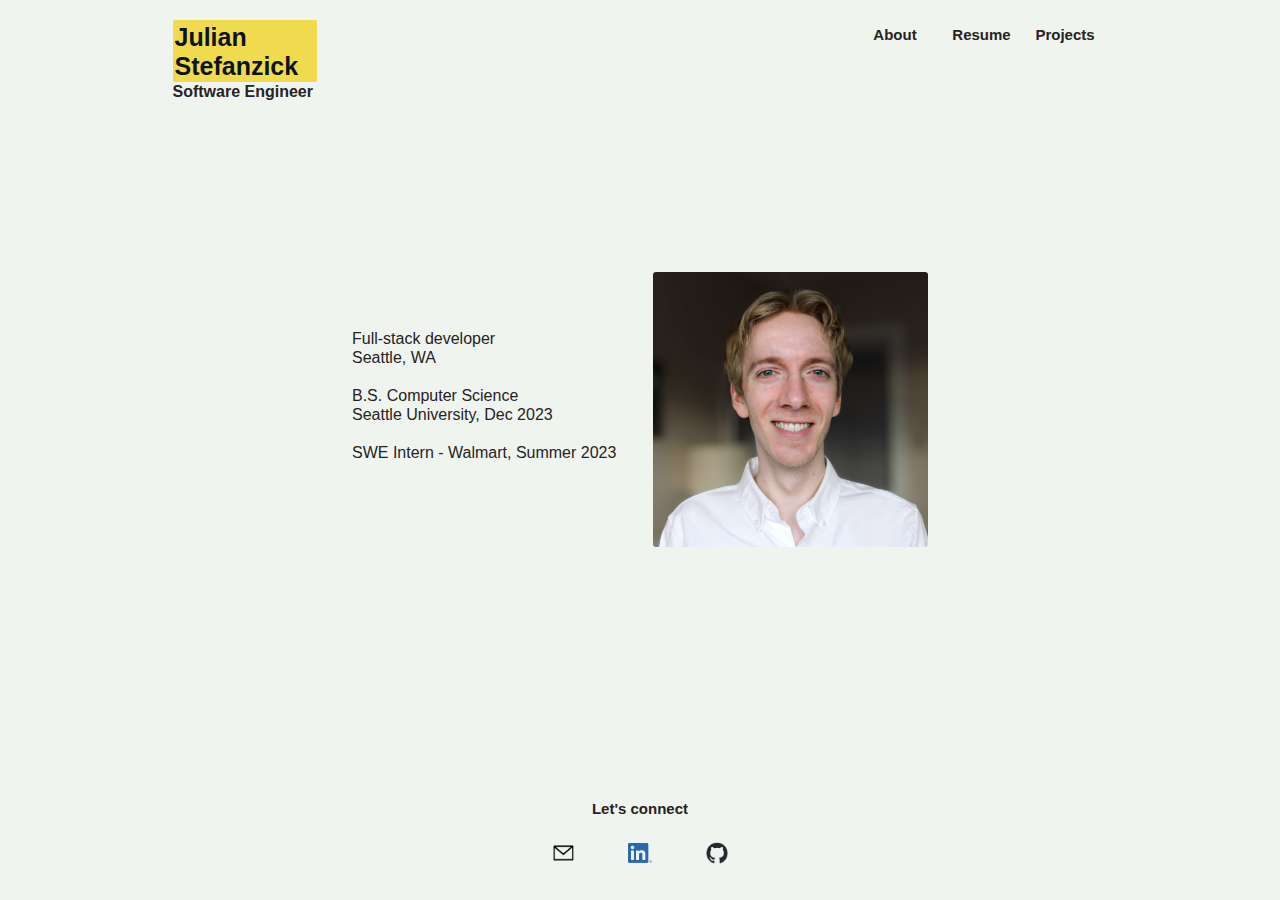
==== index.html @ c4f8615f "Mobile hamburger nav links working" ====
<!DOCTYPE html>
<html lang="en">
    <head>
        <meta charset="UTF-8">
        <meta name="viewport" content="width=device-width, initial-scale=1.0">
        <title>Julian Stefanzick | Software Engineer</title>
        <link rel="stylesheet" href="/styles/footer.css">
        <link rel="stylesheet" href="/styles/general.css">
        <link rel="stylesheet" href="/styles/header.css">
        <link rel="stylesheet" href="/styles/main.css">
        <link rel="stylesheet" href="/styles/off-screen-menu.css">
    </head>
    <body>
        <!-- Header -->

        <div class="off-screen-menu">
            <ul class="ham-list">
                <li>
                    <a class="ham-about-link" href="/about.html">
                        <div class="ham-about">About</div>
                    </a>
                </li>
                <li>
                    <a class="ham-resume-link" href="https://www.google.com">
                        <div class="ham-resume">Resume</div>
                    </a>
                </li>
                <li>
                    <a class="ham-projects-link" href="/projects.html">
                        <div class="ham-projects">Projects</div>
                    </a>
                </li>
            </ul>
        </div>

        <nav class="header">
            <div class="home-button">
                <a class="home-link" href="/index.html">
                    <div class="home-name">
                        <div class="name-container">
                            <p class="first-name">Julian</p>
                            <p class="last-name">Stefanzick</p>
                        </div>
                        <p class="title">Software Engineer</p>
                    </div>
                </a>
            </div>

            <div class="ham-menu">
                <span></span>
                <span></span>
                <span></span>
            </div>

            <div class="desktop-menu">
                    <a class="about-link" href="/about.html">
                        <div class="about">About</div>
                    </a>

                    <a class="resume-link" href="https://www.google.com">
                        <div class="resume">Resume</div>
                    </a>
        
                    <a class="projects-link" href="/projects.html">
                        <div class="projects">Projects</div>
                    </a>
            </div>
        </nav>

        <!-- Main Content-->
        <div class="content">
            <div class="main-photo">
                <img class="headshot" src="images/headshot.jpg">
            </div>
        
            <div class="main-about">
                    <p class="mini-about-title">Full-stack developer</p>
                    <p class="mini-about-location">Seattle, WA</p>
                    <p class="mini-about-degree">B.S. Computer Science</p>
                    <p class="mini-about-school">Seattle University, Dec 2023</p>
                    <p class="mini-about-previously">SWE Intern - Walmart<span class="comma">, </span><span class="new-line-break"><br></span>Summer 2023</p>
            </div>
        </div>

        <!-- Footer -->
        <footer>
            <div>
                <p class="contact-text">Let's connect</p>
            </div>

            <div class="links">
                <a class="email-link" href="mailto:julianstefanzick@gmail.com">
                    <img class="email-logo" src="images/email.png">
                </a>
                <a class="linkedin-link" href="https://www.linkedin.com/in/julianstefanzick/" target="_blank">
                    <img class="linkedin-logo" src="images/LI-In-Bug.png">
                </a>

                <a class="github-link" href="https://github.com/jstefanzick" target="_blank">
                    <img class="github-logo" src="images/github-mark.png">
                </a>

            </div>
        </footer>
        <script src="mobile-menu.js"></script>
    </body>
</html>
---- styles/footer.css ----
footer{
    margin: 0;
    padding: 0;
    height: 90px;
    display: grid;
    justify-items: center;
    margin-top: auto;
    margin-bottom: 0px;
}

.contact-text{
    margin: 0;
    padding: 0;
    font-family: Arial, Helvetica, sans-serif;
    font-size: 15px;
    font-weight: bold;
    color: #262322;
}

.links{
    display: flex;
    margin: 0;
    padding: 0;
    justify-content: center;
    align-content: top;
    height: 50px;
    width: 200px;
}

.email-logo{
    padding: 0;
    margin: 0;
    height: 22px;
    width: 25px;
    padding-right: 20px;
}

.email-link,
.linkedin-link,
.github-link{
    height: 100%;
    width: 100%;
    display: grid;
    justify-content: center;
    align-items: center;

}

.linkedin-logo{
    padding: 0;
    margin: 0;
    height: 20px;
    width: 23.51px;
    padding-right: 20px;
    padding-left: 20px;
}

.github-logo{
    padding: 0;
    margin: 0;
    height: 22px;
    width: 22px;
    padding-left: 20px;
}

@media(min-width: 450px){
    footer{
        margin-bottom: 10px;
    }
}
---- styles/general.css ----
body{
    background: #F0F4EF;
    color: #0D1321;
    font-family: Arial, Helvetica, sans-serif;
    margin: 0;
    padding: 0;
    height: 100vh;
    display: flex;
    flex-direction: column;
}
---- styles/header.css ----
nav{
    margin-top: 20px;
    margin-left: 44px;
    margin-right: 44px;
    padding-bottom: 10px;
    margin-bottom: auto;
    display: flex;
    justify-content: space-between;
}

.home-link{
    text-decoration: none;
}

.home-name{
    background-color: none;
    margin-right: 20px;
}

.name-container{
    background-color: #F0DB4F;
    border-radius: 2px;
    width: 142px;
    margin-top: 10px;
    padding-top: 3px;
    padding-left: 2px;
    padding-bottom: 1px;
}

.first-name,
.last-name{
    font-size: 25px;
    font-weight: bold;
    margin: 0px;
    font-family: Arial, Helvetica, sans-serif;
    color: #0D1321;
}

.title{
    font-size: 16px;
    color: #262322;
    font-family: Arial, Helvetica, sans-serif;
    font-weight: bold;
    margin: 0px;
    margin-top: 1px;
}




.desktop-menu{
    display: none;
}


@media(min-width: 834px){

    .nav-bar{
        align-items: start;
        display: flex;
        justify-content: space-between;
    }

    .ham-menu{
        display: none;
    }


    .desktop-menu{
        width: 25vw;

        font-size: 15px;
        font-weight: bold;
        display: flex;
        justify-content: space-between;
        margin: 0;
        padding: 0;
        height: 40px;
        margin-top: 4px;
    }


    .about-link,
    .resume-link,
    .projects-link{
        text-decoration: none;
        height: 100%;
        width: 100%;
        display: grid;
        justify-content: center;
        align-items: center;
        color: #262322;
    }

    .resume
    {
        padding: 0;
        margin-left: 3px;
    }

    .projects{
        margin-right: 0;
        padding: 0;
    }
}

@media(min-width: 450px){
    .header{
        margin-bottom: 20px;
        margin-top: 10px;
    }
}

@media(min-width: 1023px){
    .header{
        width: 935px;
        margin-left: auto;
        margin-right: auto;
    }

    .desktop-menu{
        width: 255px;
    }
}
---- styles/main.css ----
.content{
    display: flex;
    flex-direction: column;
}

/* Photo Section */


.main-photo{
    width: 100%;
    height: auto;
    display: grid;
    justify-content: center;
    margin-top: 0;
    margin-bottom: 20px;
}



.headshot{
    height: 165px;
    width: 165px;
    border-radius: 3px;
}

.headshot .ham-menu.active{
    width: 400px;
}


/* About Section */ 

.main-about{

    border-radius: 5px;
    display: block;
    margin-top: auto;
    margin-bottom: auto;

    width: 216px;
    margin-left: auto;
    margin-right: auto;
    margin-top: 0.5em;
    margin-bottom: 0.66em;

    font-family: Arial, Helvetica, sans-serif;
    font-size: 13px;
    color: #262322;
}


.mini-about-title{
    margin-top: 8px;
    margin-bottom: 1%;
}

.mini-about-location{
    margin-top: 0px;
    margin-bottom: 12px;
}

.mini-about-degree{
    margin-top: 0px;
    margin-bottom: 1px;
}

.mini-about-school{
    margin-top: 0px;
    margin-bottom: 12px;
}

.mini-about-previously{
    margin-top: 0px;
    margin-bottom: 0px;
}



/* Media */

@media(max-width: 319px){
    .main-photo{
        display: none;
    }
}

@media(max-height: 449px){
    .main-photo{
        display: none;
    }
}


@media(min-width: 320px){
    .headshot, .photo-background{
        height: 50vw;
        width: 50vw;
    }

}

@media(min-height: 630px){
    .main-about{
        font-size: 15px;
    }
}


@media(max-width: 424px){
    .main-about{
        width: 50vw;
    }
}


@media(max-width: 449px){

    .main-photo{
        margin-top: 0;
        margin-bottom: 5px;
    }

    .main-about{
        margin-top: 0;
    }
}

@media(min-width: 450px){

   .headshot, .photo-background{
        height: 50vw;
        width: 50vw;
    }

    .main-about{
        width: 50vw;
        font-size: 15px;
        margin-bottom: 20px;
    }

    .content{
        margin-bottom: 20px;
        margin-top: auto;
    }

    .mini-about-title,
    .mini-about-degree{
        margin-bottom: 1px;
    }
    
    .mini-about-location,
    .mini-about-school{
        margin-bottom: 20px;
    }
    
    .comma{
        display: none;
    }

}


@media(min-width: 550px){

    .headshot, .photo-background{
         height: 275px;
         width: 275px;
     }

     .main-about{
        width: 276px;
        font-size: 16px;
    }

    .new-line-break{
        display: none;
    }

    .comma{
        display:inline;
    }
 }

 @media(min-width: 834px){
    .content{
        display: flex;
        flex-direction: row-reverse;
        justify-content: center;
        margin-top: auto;
        margin-bottom: auto;
    }

    .main-photo{
        width: 275px;
        height: auto;
        display: grid;
        justify-content: center;
        margin-top: 30px;
        margin-bottom: 30px;
    }

    .main-about{
        position: relative;
        border-radius: 5px;
        display: block;
        margin-left: 0;
        margin-top: 80px;
        margin-bottom: 30px;
        margin-right: 25px;
    }

 }
---- styles/off-screen-menu.css ----
.off-screen-menu{
  background-color: black;
  color: white;
  height: 100vh;
  width: 100%;
  max-width: 450px;
  position: fixed;
  top: 0;
  right: -450px;
  display: flex;
  flex-direction: column;
  justify-content: center;
  align-items: center;
  text-align: center;
  font-size: 15px;  /* 3rem */ 
  transition: .3s ease;
}

.off-screen-menu.active{
  right: 0;
}

.ham-menu{
  height: 40px;
  width: 40px;
  margin-left: auto;
  position: relative;
  cursor: pointer;
  margin-top: 5px;
}

.ham-menu span{
  height: 5px;
  width: 100%;
  background-color: black;
  border-radius: 25px;
  position: absolute;
  top: 50%;
  left: 50%;
  transform: translate(-50%, -50%);
  transition: .3s ease;
}

.ham-menu.active span{
  background-color: white;
}

.ham-menu span:nth-child(1){
  top: 25%;
}

.ham-menu span:nth-child(2){
  top: 75%;
}


.ham-menu.active span:nth-child(1){
  top: 50%;
  transform: translate(-50%, -50%) rotate(45deg);
}

.ham-menu.active span:nth-child(2){
  opacity: 0;
}

.ham-menu.active span:nth-child(3){
  top: 50%;
  transform: translate(-50%, -50%) rotate(-45deg);
}

.ham-list{
  list-style: none;
  font-family: Arial, Helvetica, sans-serif;
  font-size: 30px;
  text-decoration: none;
}

.ham-about-link,
.ham-resume-link,
.ham-projects-link{
  text-decoration: none;
  color: #F0F4EF;
  margin: 10px;
}

.ham-about,
.ham-resume,
.ham-projects{
  cursor: pointer;
  margin: 10px;
  height: 50px;
  width: 150px;
  display: grid;
  justify-content: center;
  align-items: center;
  border-radius: 10px;
}
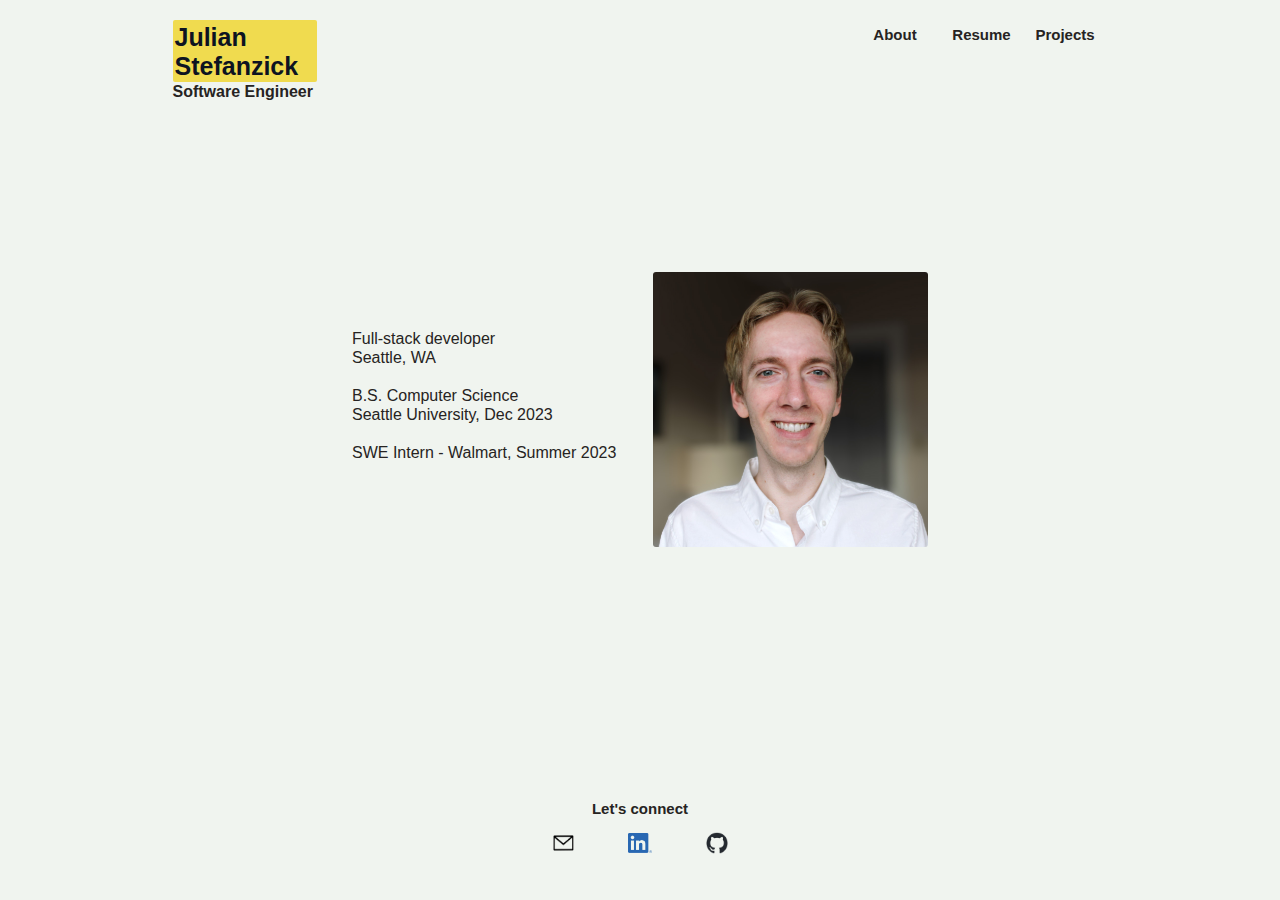
==== commit 70080cae: "Minor refactoring" ====
--- a/index.html
+++ b/index.html
@@ -21,7 +21,7 @@
                     </a>
                 </li>
                 <li>
-                    <a class="ham-resume-link" href="https://www.google.com">
+                    <a class="ham-resume-link" href="/resume.html">
                         <div class="ham-resume">Resume</div>
                     </a>
                 </li>
@@ -57,7 +57,7 @@
                         <div class="about">About</div>
                     </a>
 
-                    <a class="resume-link" href="https://www.google.com">
+                    <a class="resume-link" href="/resume.html">
                         <div class="resume">Resume</div>
                     </a>
         
--- a/styles/footer.css
+++ b/styles/footer.css
@@ -26,6 +26,7 @@
     align-content: top;
     height: 50px;
     width: 200px;
+    margin-bottom: 20px;
 }
 
 .email-logo{
--- a/styles/off-screen-menu.css
+++ b/styles/off-screen-menu.css
@@ -94,6 +94,7 @@
   justify-content: center;
   align-items: center;
   border-radius: 10px;
+  margin-right: 50px;
 }
 
 
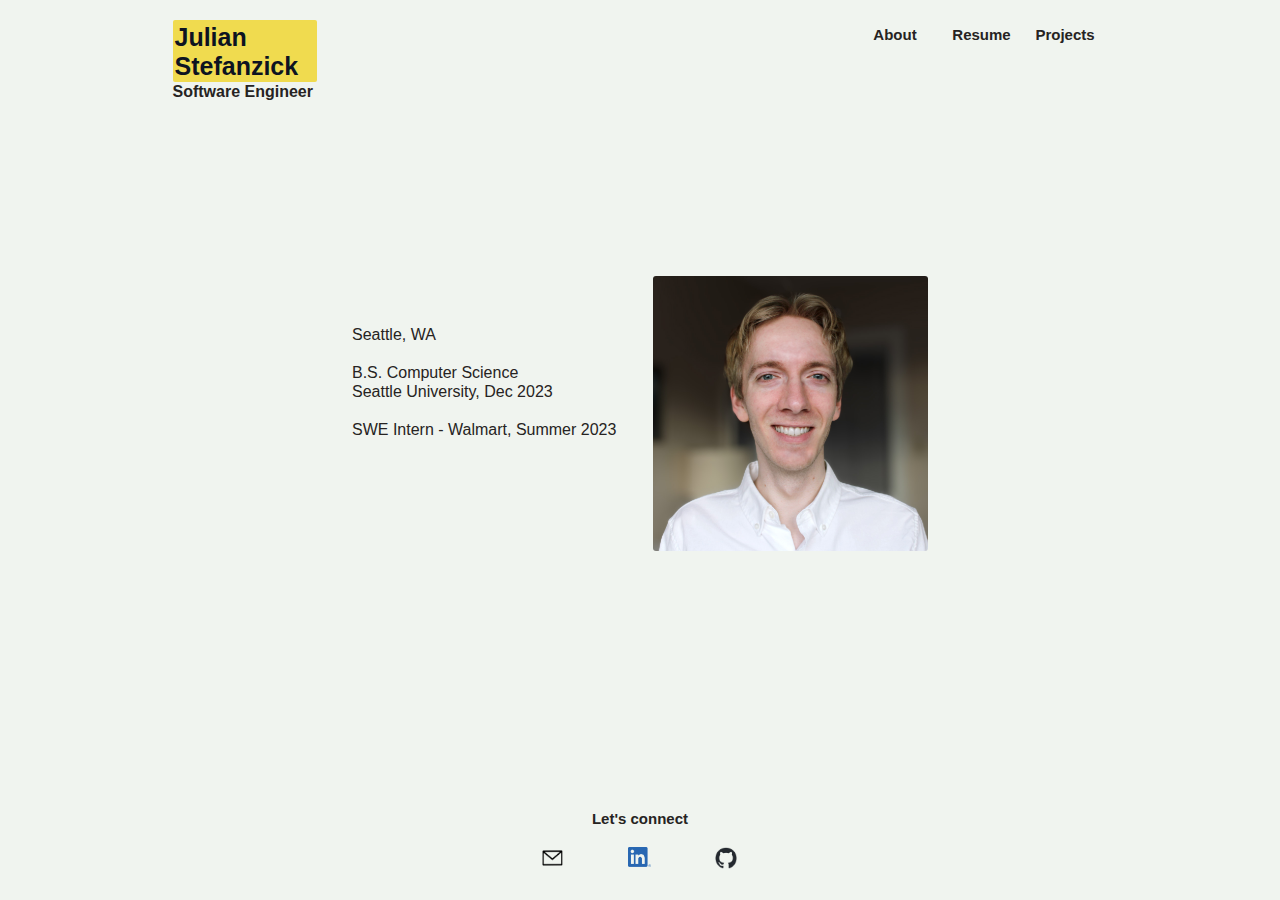
==== commit 717717cd: "Added classes for hamburger-span and main content" ====
--- a/index.html
+++ b/index.html
@@ -47,9 +47,9 @@
             </div>
 
             <div class="ham-menu">
-                <span></span>
-                <span></span>
-                <span></span>
+                <span class="ham-span"></span>
+                <span class="ham-span"></span>
+                <span class="ham-span"></span>
             </div>
 
             <div class="desktop-menu">
@@ -74,7 +74,6 @@
             </div>
         
             <div class="main-about">
-                    <p class="mini-about-title">Full-stack developer</p>
                     <p class="mini-about-location">Seattle, WA</p>
                     <p class="mini-about-degree">B.S. Computer Science</p>
                     <p class="mini-about-school">Seattle University, Dec 2023</p>
--- a/styles/footer.css
+++ b/styles/footer.css
@@ -19,14 +19,15 @@
 }
 
 .links{
-    display: flex;
+    display: grid;
+    grid-template-columns: 25px 25px 25px;
+    justify-content: space-between;
     margin: 0;
     padding: 0;
-    justify-content: center;
-    align-content: top;
-    height: 50px;
+    height: 22px;
     width: 200px;
     margin-bottom: 20px;
+    margin-top: 10px;
 }
 
 .email-logo{
@@ -42,9 +43,6 @@
 .github-link{
     height: 100%;
     width: 100%;
-    display: grid;
-    justify-content: center;
-    align-items: center;
 
 }
 
@@ -53,8 +51,6 @@
     margin: 0;
     height: 20px;
     width: 23.51px;
-    padding-right: 20px;
-    padding-left: 20px;
 }
 
 .github-logo{
@@ -62,13 +58,22 @@
     margin: 0;
     height: 22px;
     width: 22px;
-    padding-left: 20px;
 }
 
 @media(min-width: 450px){
-    footer{
+    footer.active{
         margin-bottom: 10px;
+        width: 40vw;
+        display: grid;
+        justify-items: center;
+        margin-top: auto;
+        margin-left: 5px;
     }
 }
 
-
+@media(min-width: 580px){
+    footer.active{
+        width: 60vw;
+        margin-left: 5vw;
+    }
+}--- a/styles/header.css
+++ b/styles/header.css
@@ -25,6 +25,13 @@
     padding-top: 3px;
     padding-left: 2px;
     padding-bottom: 1px;
+    transition: box-shadow 0.5s;
+}
+
+.name-container:hover{
+    box-shadow: 20px 20px 1px #E3E7D3, 
+    0px 20px 1px #E3E7D3,
+    -10px 10px 1px #92B4A7;
 }
 
 .first-name,
@@ -36,6 +43,7 @@
     color: #0D1321;
 }
 
+
 .title{
     font-size: 16px;
     color: #262322;
@@ -44,9 +52,6 @@
     margin: 0px;
     margin-top: 1px;
 }
-
-
-
 
 .desktop-menu{
     display: none;
@@ -90,7 +95,21 @@
         justify-content: center;
         align-items: center;
         color: #262322;
+        transition: font-size 0.5s, color 0.3s;
     }
+
+    .about-link:hover,
+    .resume-link:hover,
+    .projects-link:hover{
+        font-size: 16px;
+        font-weight: bolder;
+        color: #659B5E;
+    }
+
+
+
+
+
 
     .resume
     {
--- a/styles/off-screen-menu.css
+++ b/styles/off-screen-menu.css
@@ -1,8 +1,7 @@
 .off-screen-menu{
-  background-color: black;
+  background-color: #92B4A7;
   color: white;
-  height: 100vh;
-  width: 100%;
+  height: 100%;
   max-width: 450px;
   position: fixed;
   top: 0;
@@ -18,6 +17,10 @@
 
 .off-screen-menu.active{
   right: 0;
+}
+
+.off-screen-menu.inactive{
+  right: -450px;
 }
 
 .ham-menu{
@@ -42,16 +45,23 @@
 }
 
 .ham-menu.active span{
-  background-color: white;
+  background-color: black;
 }
 
 .ham-menu span:nth-child(1){
   top: 25%;
 }
 
-.ham-menu span:nth-child(2){
+.ham-menu span:nth-child(3){
   top: 75%;
 }
+
+.ham-menu.active{
+  .body{
+    display: none;
+  }
+}
+
 
 
 .ham-menu.active span:nth-child(1){
@@ -61,6 +71,10 @@
 
 .ham-menu.active span:nth-child(2){
   opacity: 0;
+}
+
+.ham-menu span:nth-child(2){
+  opacity: 1;
 }
 
 .ham-menu.active span:nth-child(3){
@@ -73,6 +87,7 @@
   font-family: Arial, Helvetica, sans-serif;
   font-size: 30px;
   text-decoration: none;
+  margin-right: 50px;
 }
 
 .ham-about-link,
@@ -81,20 +96,34 @@
   text-decoration: none;
   color: #F0F4EF;
   margin: 10px;
+  font-weight: bold;
+  font-family: Arial, Helvetica, sans-serif;
 }
 
 .ham-about,
 .ham-resume,
 .ham-projects{
   cursor: pointer;
-  margin: 10px;
   height: 50px;
   width: 150px;
   display: grid;
   justify-content: center;
   align-items: center;
   border-radius: 10px;
-  margin-right: 50px;
+}
+
+@media(max-width: 449px){
+  .off-screen-menu{
+    width: 100%;
+  }
+}
+
+@media(max-height: 549px){
+  .ham-about-link,
+  .ham-resume-link,
+  .ham-projects-link{
+    margin: 0px;
+  }
 }
 
 
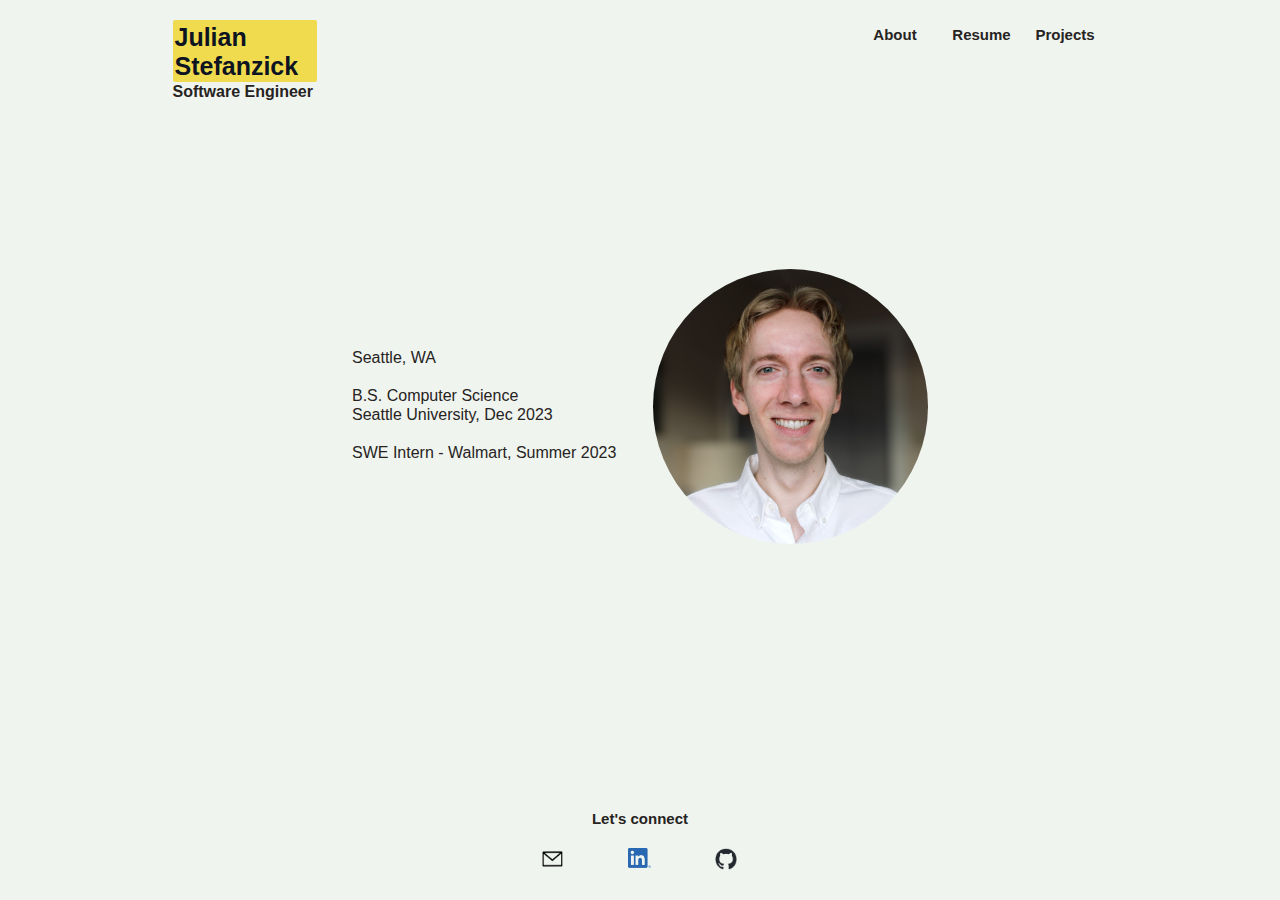
==== commit aca83067: "Content scales with hamburger menu open/close" ====
--- a/index.html
+++ b/index.html
@@ -68,7 +68,7 @@
         </nav>
 
         <!-- Main Content-->
-        <div class="content">
+        <div class="index-content">
             <div class="main-photo">
                 <img class="headshot" src="images/headshot.jpg">
             </div>
--- a/styles/footer.css
+++ b/styles/footer.css
@@ -67,13 +67,20 @@
         display: grid;
         justify-items: center;
         margin-top: auto;
-        margin-left: 5px;
+        margin-left: 1vw;
     }
 }
 
 @media(min-width: 580px){
     footer.active{
-        width: 60vw;
-        margin-left: 5vw;
+        width: 50vw;
+        margin-left: 7vw;
+    }
+}
+
+@media(min-width: 660px){
+    footer.active{
+        width: 50vw;
+        margin-left: 10vw;
     }
 }--- a/styles/header.css
+++ b/styles/header.css
@@ -6,6 +6,7 @@
     margin-bottom: auto;
     display: flex;
     justify-content: space-between;
+    transition: margin-left 0.5s;
 }
 
 .home-link{
@@ -58,6 +59,13 @@
 }
 
 
+@media(max-width: 631px) and (min-width: 450px) {
+    nav.active{
+        margin-left: 7vw;
+    }
+}
+
+
 @media(min-width: 834px){
 
     .nav-bar{
@@ -107,10 +115,6 @@
     }
 
 
-
-
-
-
     .resume
     {
         padding: 0;
--- a/styles/main.css
+++ b/styles/main.css
@@ -1,7 +1,3 @@
-.content{
-    display: flex;
-    flex-direction: column;
-}
 
 /* Photo Section */
 
@@ -16,18 +12,6 @@
 }
 
 
-
-.headshot{
-    height: 165px;
-    width: 165px;
-    border-radius: 3px;
-}
-
-.headshot .ham-menu.active{
-    width: 400px;
-}
-
-
 /* About Section */ 
 
 .main-about{
@@ -55,7 +39,7 @@
 }
 
 .mini-about-location{
-    margin-top: 0px;
+    margin-top: 30px;
     margin-bottom: 12px;
 }
 
@@ -75,6 +59,16 @@
 }
 
 
+.index-content{
+    display: flex;
+    flex-direction: column;
+}
+
+
+.headshot{
+    transition: margin-left 2s;
+}
+
 
 /* Media */
 
@@ -84,7 +78,7 @@
     }
 }
 
-@media(max-height: 449px){
+@media(max-height: 549px){
     .main-photo{
         display: none;
     }
@@ -92,9 +86,12 @@
 
 
 @media(min-width: 320px){
-    .headshot, .photo-background{
-        height: 50vw;
-        width: 50vw;
+    .headshot{
+        height: 40vw;
+        width: 40vw;
+        border-radius: 20vw;
+        margin-bottom: 20px;
+        margin-top: 0;
     }
 
 }
@@ -127,9 +124,10 @@
 
 @media(min-width: 450px){
 
-   .headshot, .photo-background{
-        height: 50vw;
-        width: 50vw;
+   .headshot{
+        height: 35vw;
+        width: 35vw;
+        border-radius: 25vw;
     }
 
     .main-about{
@@ -138,7 +136,7 @@
         margin-bottom: 20px;
     }
 
-    .content{
+    .index-content{
         margin-bottom: 20px;
         margin-top: auto;
     }
@@ -157,15 +155,23 @@
         display: none;
     }
 
-}
-
+
+    .index-content.active{
+        margin-left: -240px;
+    }
+    
+    .index-content.active .headshot{
+        display: none;
+    }
+    
+    .index-content.active .main-about{
+        width: 40vw;
+        margin-left: 56vw;
+        font-size: 14px;
+    }
+}
 
 @media(min-width: 550px){
-
-    .headshot, .photo-background{
-         height: 275px;
-         width: 275px;
-     }
 
      .main-about{
         width: 276px;
@@ -181,8 +187,14 @@
     }
  }
 
+ @media(max-width: 833px){
+    .mini-about-location{
+        margin-top: 0px;
+    }
+ }
+
  @media(min-width: 834px){
-    .content{
+    .index-content{
         display: flex;
         flex-direction: row-reverse;
         justify-content: center;
@@ -197,6 +209,11 @@
         justify-content: center;
         margin-top: 30px;
         margin-bottom: 30px;
+    }
+
+    .headshot{
+        height: 275px;
+        width: 275px;
     }
 
     .main-about{
@@ -208,7 +225,6 @@
         margin-bottom: 30px;
         margin-right: 25px;
     }
-
  }
 
 
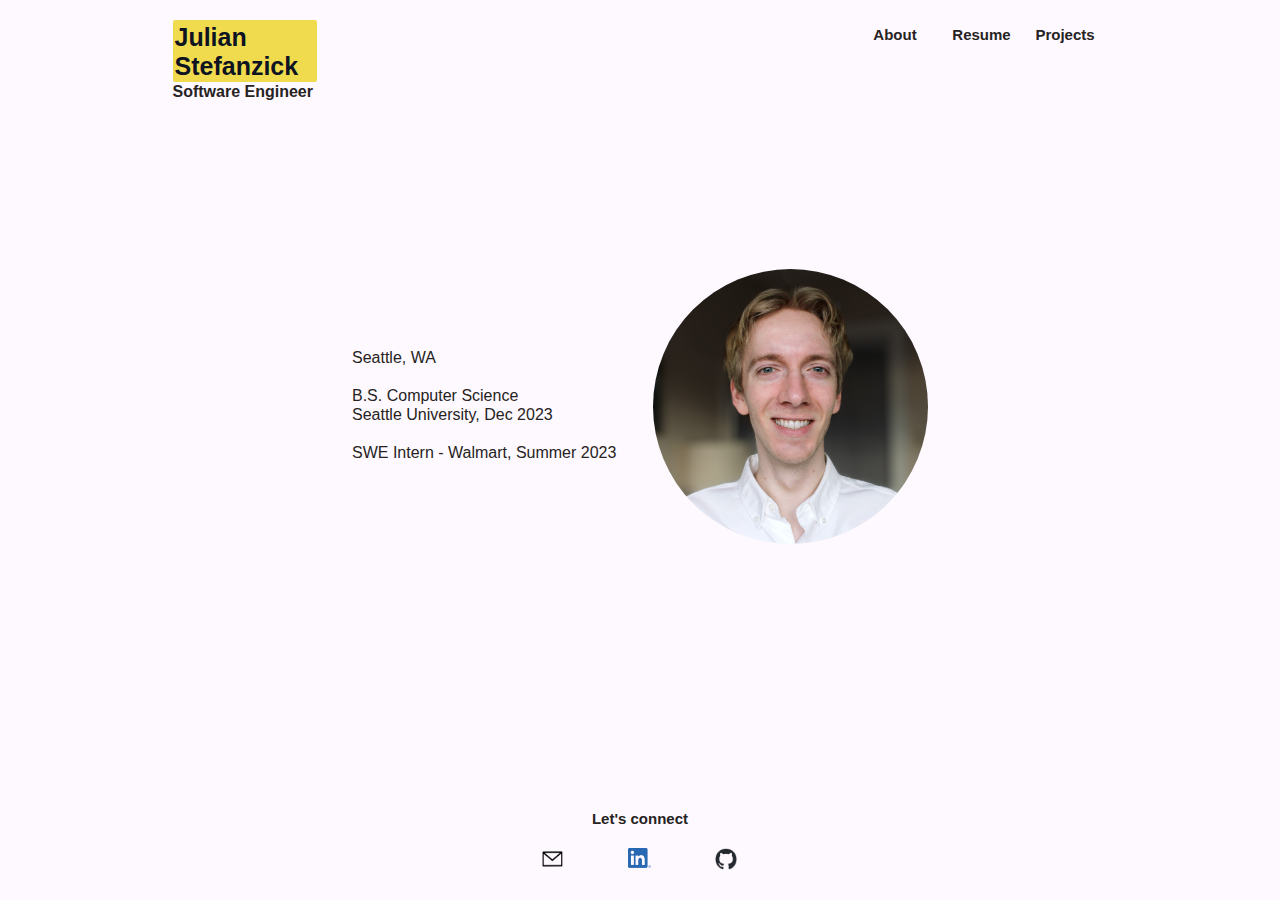
==== commit 0c83fa78: "Added favicon" ====
--- a/index.html
+++ b/index.html
@@ -4,6 +4,7 @@
         <meta charset="UTF-8">
         <meta name="viewport" content="width=device-width, initial-scale=1.0">
         <title>Julian Stefanzick | Software Engineer</title>
+        <link rel="icon" type="image/x-icon" href="/images/favicon.ico">
         <link rel="stylesheet" href="/styles/footer.css">
         <link rel="stylesheet" href="/styles/general.css">
         <link rel="stylesheet" href="/styles/header.css">
--- a/styles/general.css
+++ b/styles/general.css
@@ -1,5 +1,5 @@
 body{
-    background: #F0F4EF;
+    background: #FEF9FF;
     color: #0D1321;
     font-family: Arial, Helvetica, sans-serif;
     margin: 0;
--- a/styles/header.css
+++ b/styles/header.css
@@ -30,9 +30,9 @@
 }
 
 .name-container:hover{
-    box-shadow: 20px 20px 1px #E3E7D3, 
-    0px 20px 1px #E3E7D3,
-    -10px 10px 1px #92B4A7;
+    box-shadow: 20px 20px 1px #008BF8, 
+    0px 20px 1px #008BF8,
+    -10px 10px 1px #F45B69;
 }
 
 .first-name,
@@ -111,7 +111,7 @@
     .projects-link:hover{
         font-size: 16px;
         font-weight: bolder;
-        color: #659B5E;
+        color: #008BF8;
     }
 
 
--- a/styles/off-screen-menu.css
+++ b/styles/off-screen-menu.css
@@ -1,6 +1,6 @@
 .off-screen-menu{
-  background-color: #92B4A7;
-  color: white;
+  background-color: #008BF8;
+  color: #FEF9FF;
   height: 100%;
   max-width: 450px;
   position: fixed;
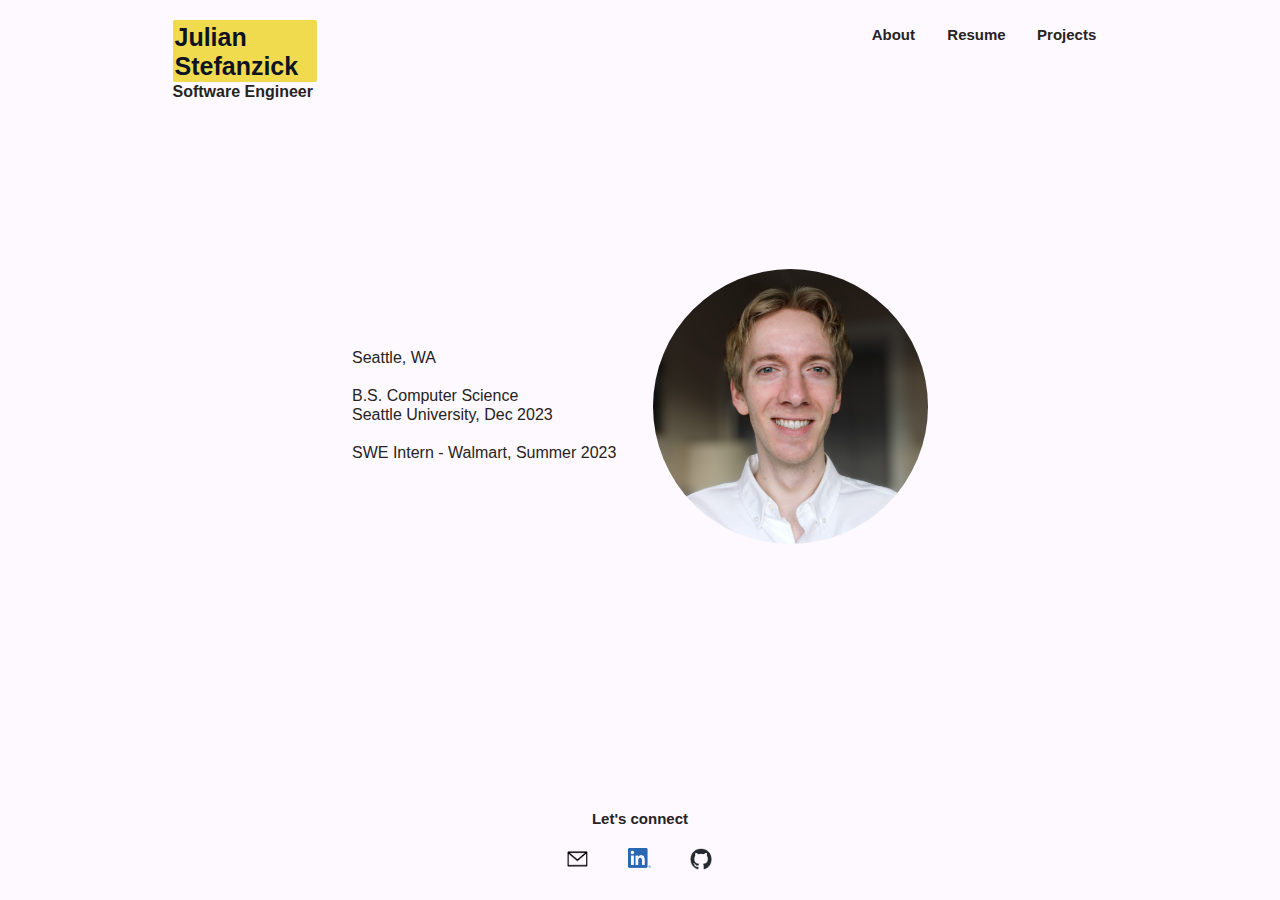
==== commit 438f9353: "Ability to click and select via tab + enter" ====
--- a/index.html
+++ b/index.html
@@ -14,30 +14,11 @@
     <body>
         <!-- Header -->
 
-        <div class="off-screen-menu">
-            <ul class="ham-list">
-                <li>
-                    <a class="ham-about-link" href="/about.html">
-                        <div class="ham-about">About</div>
-                    </a>
-                </li>
-                <li>
-                    <a class="ham-resume-link" href="/resume.html">
-                        <div class="ham-resume">Resume</div>
-                    </a>
-                </li>
-                <li>
-                    <a class="ham-projects-link" href="/projects.html">
-                        <div class="ham-projects">Projects</div>
-                    </a>
-                </li>
-            </ul>
-        </div>
 
         <nav class="header">
-            <div class="home-button">
+            <div  class="home-button">
                 <a class="home-link" href="/index.html">
-                    <div class="home-name">
+                    <div tabindex="0" class="home-name">
                         <div class="name-container">
                             <p class="first-name">Julian</p>
                             <p class="last-name">Stefanzick</p>
@@ -47,23 +28,44 @@
                 </a>
             </div>
 
-            <div class="ham-menu">
+            <div tabindex="0" class="ham-menu">
                 <span class="ham-span"></span>
                 <span class="ham-span"></span>
                 <span class="ham-span"></span>
             </div>
 
+            <div class="off-screen-menu">
+                <ul class="ham-list">
+                    <li>
+                        <a class="ham-about-link" href="/about.html">
+                            <div tabindex="0">About</div>
+                        </a>
+                    </li>
+                    <li>
+                        <a class="ham-resume-link" href="/resume.html">
+                            <div tabindex="0">Resume</div>
+                        </a>
+                    </li>
+                    <li>
+                        <a class="ham-projects-link" href="/projects.html">
+                            <div tabindex="0">Projects</div>
+                        </a>
+                    </li>
+                </ul>
+            </div>
+
+
             <div class="desktop-menu">
                     <a class="about-link" href="/about.html">
-                        <div class="about">About</div>
+                        <div tabindex="0" class="about">About</div>
                     </a>
 
                     <a class="resume-link" href="/resume.html">
-                        <div class="resume">Resume</div>
+                        <div tabindex="0" class="resume">Resume</div>
                     </a>
         
                     <a class="projects-link" href="/projects.html">
-                        <div class="projects">Projects</div>
+                        <div tabindex="0" class="projects">Projects</div>
                     </a>
             </div>
         </nav>
@@ -71,7 +73,7 @@
         <!-- Main Content-->
         <div class="index-content">
             <div class="main-photo">
-                <img class="headshot" src="images/headshot.jpg">
+                <img class="headshot" src="images/headshot.jpg" alt="photo-of-julian-stefanzick">
             </div>
         
             <div class="main-about">
@@ -90,16 +92,21 @@
 
             <div class="links">
                 <a class="email-link" href="mailto:julianstefanzick@gmail.com">
-                    <img class="email-logo" src="images/email.png">
+                    <div tabindex="0">
+                        <img class="email-logo" src="images/email.png" alt="email-icon">
+                    </div>
                 </a>
                 <a class="linkedin-link" href="https://www.linkedin.com/in/julianstefanzick/" target="_blank">
-                    <img class="linkedin-logo" src="images/LI-In-Bug.png">
+                    <div tabindex="0">
+                        <img class="linkedin-logo" src="images/LI-In-Bug.png" alt="linkedin-logo">
+                    </div>
                 </a>
 
                 <a class="github-link" href="https://github.com/jstefanzick" target="_blank">
-                    <img class="github-logo" src="images/github-mark.png">
+                    <div tabindex="0">
+                        <img class="github-logo" src="images/github-mark.png" alt="github-logo">
+                    </div>
                 </a>
-
             </div>
         </footer>
         <script src="mobile-menu.js"></script>
--- a/styles/footer.css
+++ b/styles/footer.css
@@ -25,7 +25,7 @@
     margin: 0;
     padding: 0;
     height: 22px;
-    width: 200px;
+    width: 150px;
     margin-bottom: 20px;
     margin-top: 10px;
 }
--- a/styles/header.css
+++ b/styles/header.css
@@ -92,6 +92,10 @@
         margin-top: 4px;
     }
 
+    .resume-link{
+        margin-right: 10px;
+    }
+
 
     .about-link,
     .resume-link,
--- a/styles/main.css
+++ b/styles/main.css
@@ -93,7 +93,6 @@
         margin-bottom: 20px;
         margin-top: 0;
     }
-
 }
 
 @media(min-height: 630px){
@@ -102,13 +101,11 @@
     }
 }
 
-
 @media(max-width: 424px){
     .main-about{
         width: 50vw;
     }
 }
-
 
 @media(max-width: 449px){
 
@@ -154,7 +151,6 @@
     .comma{
         display: none;
     }
-
 
     .index-content.active{
         margin-left: -240px;
--- a/styles/off-screen-menu.css
+++ b/styles/off-screen-menu.css
@@ -7,20 +7,24 @@
   top: 0;
   right: -450px;
   display: flex;
+  visibility: hidden;
   flex-direction: column;
   justify-content: center;
   align-items: center;
   text-align: center;
-  font-size: 15px;  /* 3rem */ 
+  font-size: 15px;  
   transition: .3s ease;
+  z-index: 1;
 }
 
 .off-screen-menu.active{
   right: 0;
+  visibility:visible;
 }
 
 .off-screen-menu.inactive{
   right: -450px;
+  transition: .3s ease;
 }
 
 .ham-menu{
@@ -30,6 +34,7 @@
   position: relative;
   cursor: pointer;
   margin-top: 5px;
+  z-index: 2;
 }
 
 .ham-menu span{
@@ -56,13 +61,6 @@
   top: 75%;
 }
 
-.ham-menu.active{
-  .body{
-    display: none;
-  }
-}
-
-
 
 .ham-menu.active span:nth-child(1){
   top: 50%;
@@ -84,25 +82,19 @@
 
 .ham-list{
   list-style: none;
+  font-size: 30px;
+  margin-right: 50px;
   font-family: Arial, Helvetica, sans-serif;
-  font-size: 30px;
-  text-decoration: none;
-  margin-right: 50px;
 }
 
 .ham-about-link,
 .ham-resume-link,
 .ham-projects-link{
-  text-decoration: none;
   color: #F0F4EF;
   margin: 10px;
   font-weight: bold;
-  font-family: Arial, Helvetica, sans-serif;
-}
+  text-decoration: none;
 
-.ham-about,
-.ham-resume,
-.ham-projects{
   cursor: pointer;
   height: 50px;
   width: 150px;
@@ -110,6 +102,8 @@
   justify-content: center;
   align-items: center;
   border-radius: 10px;
+  margin-top: 30px;
+  margin-bottom: 30px;
 }
 
 @media(max-width: 449px){
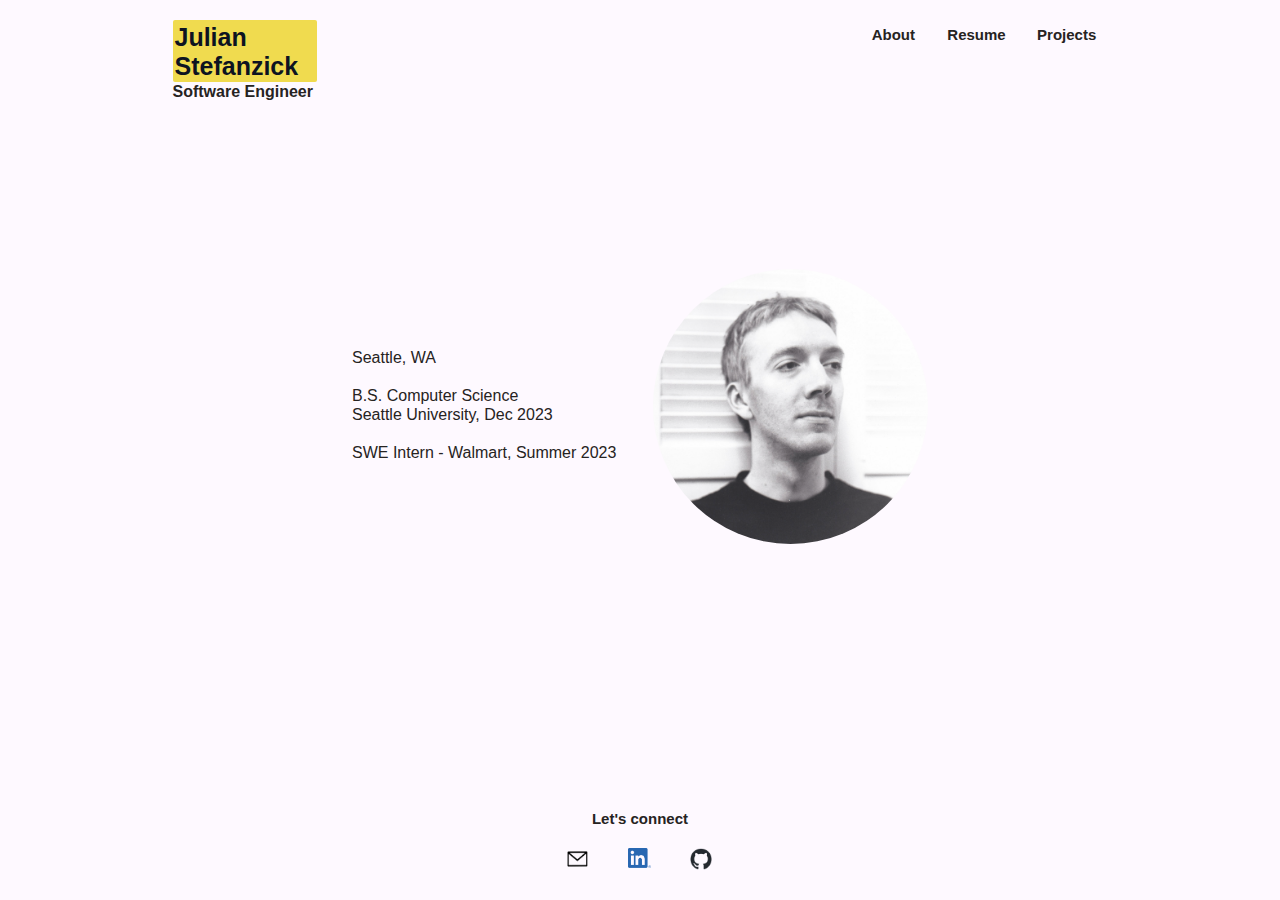
==== commit aafd5385: "Updated main headshot" ====
--- a/index.html
+++ b/index.html
@@ -13,8 +13,6 @@
     </head>
     <body>
         <!-- Header -->
-
-
         <nav class="header">
             <div  class="home-button">
                 <a class="home-link" href="/index.html">
@@ -73,7 +71,7 @@
         <!-- Main Content-->
         <div class="index-content">
             <div class="main-photo">
-                <img class="headshot" src="images/headshot.jpg" alt="photo-of-julian-stefanzick">
+                <img class="headshot" src="images/headshot_crop.png" alt="photo-of-julian-stefanzick">
             </div>
         
             <div class="main-about">
--- a/styles/footer.css
+++ b/styles/footer.css
@@ -63,24 +63,17 @@
 @media(min-width: 450px){
     footer.active{
         margin-bottom: 10px;
-        width: 40vw;
+        width: 100%;
         display: grid;
         justify-items: center;
         margin-top: auto;
-        margin-left: 1vw;
     }
-}
 
-@media(min-width: 580px){
-    footer.active{
-        width: 50vw;
-        margin-left: 7vw;
+    footer.active .links{
+        margin-right: 260px;
     }
-}
 
-@media(min-width: 660px){
-    footer.active{
-        width: 50vw;
-        margin-left: 10vw;
+    footer.active .contact-text{
+        margin-right: 260px;
     }
 }--- a/styles/off-screen-menu.css
+++ b/styles/off-screen-menu.css
@@ -35,6 +35,11 @@
   cursor: pointer;
   margin-top: 5px;
   z-index: 2;
+}
+
+.ham-menu.active{
+  position: fixed;
+  right: 44px;
 }
 
 .ham-menu span{
@@ -94,7 +99,6 @@
   margin: 10px;
   font-weight: bold;
   text-decoration: none;
-
   cursor: pointer;
   height: 50px;
   width: 150px;
@@ -109,6 +113,7 @@
 @media(max-width: 449px){
   .off-screen-menu{
     width: 100%;
+    height: 100vh;
   }
 }
 
